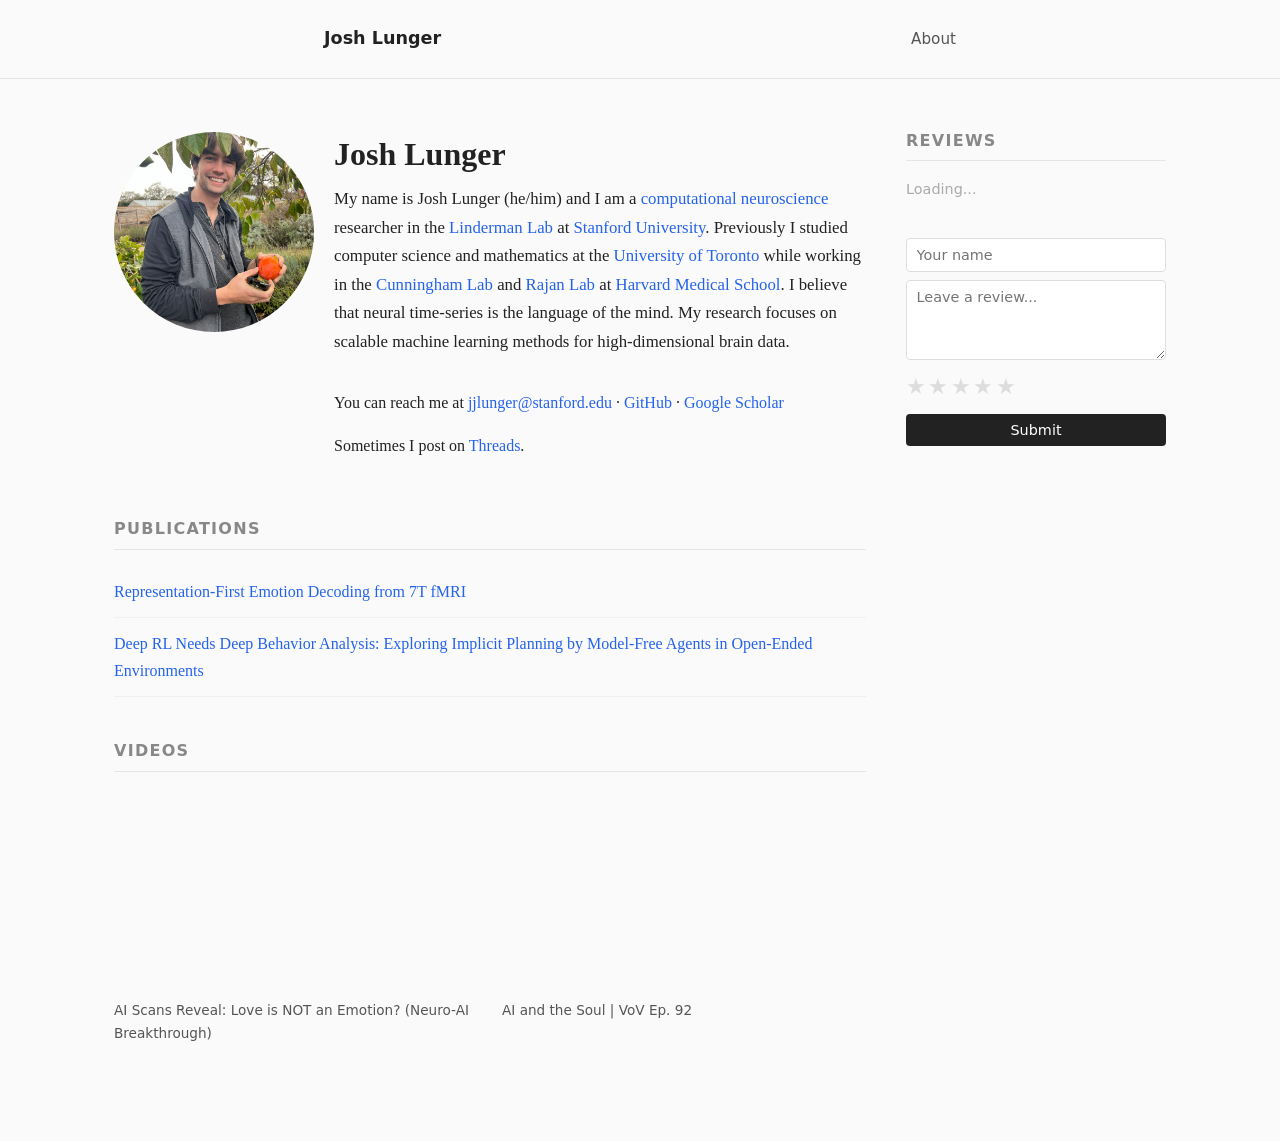
==== index.html @ a22aa076 "Add star ratings to reviews" ====
<!DOCTYPE html>
<html lang="en">
<head>
  <meta charset="UTF-8" />
  <meta name="viewport" content="width=device-width, initial-scale=1.0" />
  <title>Josh Lunger</title>
  <meta name="description" content="Josh Lunger is a computational neuroscience researcher in the Linderman Lab at Stanford University, developing scalable machine learning methods for high-dimensional brain data." />
  <link rel="stylesheet" href="style.css?v=5" />
</head>
<body>
  <nav>
    <div class="inner">
      <a class="site-name" href="/">Josh Lunger</a>
      <a href="/">About</a>
    </div>
  </nav>

  <div class="page-layout">
    <main class="main-content">
      <div class="about-header">
        <img class="headshot" src="headshot.jpg" alt="Josh Lunger" />
        <div class="about-text">
          <h1>Josh Lunger</h1>

          <p class="bio">
            My name is Josh Lunger (he/him) and I am a <a href="https://en.wikipedia.org/wiki/Computational_neuroscience">computational neuroscience</a> researcher
            in the <a href="https://lindermanlab.github.io">Linderman Lab</a> at <a href="https://www.stanford.edu">Stanford University</a>.
            Previously I studied computer science and mathematics at the <a href="https://www.utoronto.ca">University of Toronto</a>
            while working in the <a href="https://social-ai.ca">Cunningham Lab</a> and <a href="https://www.rajanlab.com">Rajan Lab</a> at <a href="https://hms.harvard.edu">Harvard Medical School</a>.
            I believe that neural time-series is the language of the mind. My research focuses on scalable machine learning methods for high-dimensional brain data.
          </p>

          <p>
            You can reach me at <a href="mailto:jjlunger@stanford.edu">jjlunger@stanford.edu</a>
            &middot; <a href="https://github.com/lungerjo">GitHub</a>
            &middot; <a href="https://scholar.google.com/citations?user=q5M7fUAAAAAJ&hl=en">Google Scholar</a>
          </p>
          <p>Sometimes I post on <a href="https://www.threads.com/@joshlungerr">Threads</a>.</p>
        </div>
      </div>

      <h3>Publications</h3>

      <ul class="post-list">
        <li>
          <a class="post-title" href="https://scholar.google.com/citations?view_op=view_citation&hl=en&user=q5M7fUAAAAAJ&citation_for_view=q5M7fUAAAAAJ:u-x6o8ySG0sC">Representation-First Emotion Decoding from 7T fMRI</a>
        </li>
        <li>
          <a class="post-title" href="https://scholar.google.com/citations?view_op=view_citation&hl=en&user=q5M7fUAAAAAJ&citation_for_view=q5M7fUAAAAAJ:u5HHmVD_uO8C">Deep RL Needs Deep Behavior Analysis: Exploring Implicit Planning by Model-Free Agents in Open-Ended Environments</a>
        </li>
      </ul>

      <h3>Videos</h3>

      <div class="video-grid">
        <div class="video-item">
          <iframe src="https://www.youtube.com/embed/08wTC3XA6Hs" title="AI Scans Reveal: Love is NOT an Emotion? (Neuro-AI Breakthrough)" allowfullscreen></iframe>
          <p class="video-title">AI Scans Reveal: Love is NOT an Emotion? (Neuro-AI Breakthrough)</p>
        </div>
        <div class="video-item">
          <iframe src="https://www.youtube.com/embed/_WnhjzVfJt0" title="AI and the Soul | VoV Ep. 92" allowfullscreen></iframe>
          <p class="video-title">AI and the Soul | VoV Ep. 92</p>
        </div>
      </div>
    </main>

    <aside class="reviews-sidebar">
      <h3>Reviews</h3>
      <div id="reviews-list"><p class="reviews-empty">Loading...</p></div>

      <form id="review-form">
        <input type="text" id="review-name" placeholder="Your name" maxlength="80" required />
        <textarea id="review-body" placeholder="Leave a review..." maxlength="500" required></textarea>
        <div class="star-input" id="star-input">
          <span data-value="1">&#9733;</span>
          <span data-value="2">&#9733;</span>
          <span data-value="3">&#9733;</span>
          <span data-value="4">&#9733;</span>
          <span data-value="5">&#9733;</span>
        </div>
        <button type="submit">Submit</button>
      </form>
    </aside>
  </div>

  <script>
    const SUPABASE_URL = 'https://jigvehcxrimdrgdpfdmd.supabase.co';
    const SUPABASE_KEY = 'eyJhbGciOiJIUzI1NiIsInR5cCI6IkpXVCJ9.eyJpc3MiOiJzdXBhYmFzZSIsInJlZiI6ImppZ3ZlaGN4cmltZHJnZHBmZG1kIiwicm9sZSI6ImFub24iLCJpYXQiOjE3NzQyNzg0ODEsImV4cCI6MjA4OTg1NDQ4MX0.-IV29EwdQkXOxvTqGwLOxacwuqLeQdghvmXHPFbeSWI';

    const headers = {
      'apikey': SUPABASE_KEY,
      'Authorization': `Bearer ${SUPABASE_KEY}`,
      'Content-Type': 'application/json'
    };

    async function loadReviews() {
      const res = await fetch(`${SUPABASE_URL}/rest/v1/reviews?order=created_at.desc`, { headers });
      const reviews = await res.json();
      const list = document.getElementById('reviews-list');
      if (!reviews.length) {
        list.innerHTML = '<p class="reviews-empty">No reviews yet. Be the first!</p>';
        return;
      }
      list.innerHTML = reviews.map(r => `
        <div class="review-item">
          <span class="review-name">${escapeHtml(r.name)}</span>
          ${r.rating ? `<span class="review-stars">${'★'.repeat(r.rating)}${'☆'.repeat(5 - r.rating)}</span>` : ''}
          <p class="review-body">${escapeHtml(r.body)}</p>
        </div>
      `).join('');
    }

    let selectedRating = 0;

    const stars = document.querySelectorAll('#star-input span');
    stars.forEach(star => {
      star.addEventListener('mouseover', () => highlightStars(+star.dataset.value));
      star.addEventListener('mouseout', () => highlightStars(selectedRating));
      star.addEventListener('click', () => { selectedRating = +star.dataset.value; highlightStars(selectedRating); });
    });

    function highlightStars(n) {
      stars.forEach(s => s.classList.toggle('active', +s.dataset.value <= n));
    }

    async function submitReview(e) {
      e.preventDefault();
      const name = document.getElementById('review-name').value.trim();
      const body = document.getElementById('review-body').value.trim();
      const btn = document.querySelector('#review-form button');
      btn.disabled = true;
      btn.textContent = 'Submitting...';
      await fetch(`${SUPABASE_URL}/rest/v1/reviews`, {
        method: 'POST',
        headers: { ...headers, 'Prefer': 'return=minimal' },
        body: JSON.stringify({ name, body, rating: selectedRating || null })
      });
      document.getElementById('review-form').reset();
      btn.disabled = false;
      btn.textContent = 'Submit';
      selectedRating = 0;
      highlightStars(0);
      loadReviews();
    }

    function escapeHtml(str) {
      return str.replace(/&/g,'&amp;').replace(/</g,'&lt;').replace(/>/g,'&gt;').replace(/"/g,'&quot;');
    }

    document.getElementById('review-form').addEventListener('submit', submitReview);
    loadReviews();
  </script>
</body>
</html>
---- style.css ----
* {
  margin: 0;
  padding: 0;
  box-sizing: border-box;
}

body {
  font-family: Georgia, serif;
  color: #222;
  background: #fafafa;
  line-height: 1.7;
}

a {
  color: #2563eb;
  text-decoration: none;
}

a:hover {
  text-decoration: underline;
}

nav {
  padding: 1.5rem 0;
  border-bottom: 1px solid #e5e5e5;
  margin-bottom: 3rem;
}

nav .inner {
  display: flex;
  align-items: baseline;
  gap: 2rem;
  max-width: 680px;
  margin: 0 auto;
  padding: 0 1.5rem;
}

nav .site-name {
  font-size: 1.1rem;
  font-weight: bold;
  color: #222;
  margin-right: auto;
}

nav a {
  color: #555;
  font-size: 0.95rem;
  font-family: system-ui, sans-serif;
}

nav a:hover {
  color: #222;
  text-decoration: none;
}

.container {
  max-width: 680px;
  margin: 0 auto;
  padding: 0 1.5rem 4rem;
}

/* Two-column page layout */
.page-layout {
  display: flex;
  align-items: flex-start;
  gap: 2.5rem;
  max-width: 1100px;
  margin: 0 auto;
  padding: 0 1.5rem 4rem;
}

.main-content {
  flex: 1;
  min-width: 0;
}

/* Reviews sidebar */
.reviews-sidebar {
  width: 260px;
  flex-shrink: 0;
  position: sticky;
  top: 1.5rem;
}

.reviews-sidebar h3 {
  margin-top: 0;
}

#reviews-list {
  margin-bottom: 1.25rem;
  max-height: 60vh;
  overflow-y: auto;
}

.review-item {
  padding: 0.6rem 0;
  border-bottom: 1px solid #f0f0f0;
}

.review-name {
  font-family: system-ui, sans-serif;
  font-size: 0.85rem;
  font-weight: 600;
  color: #333;
}

.review-body {
  font-size: 0.9rem;
  color: #555;
  margin: 0.2rem 0 0;
}

.reviews-empty {
  font-size: 0.9rem;
  color: #aaa;
  font-family: system-ui, sans-serif;
}

#review-form {
  display: flex;
  flex-direction: column;
  gap: 0.5rem;
}

#review-form input,
#review-form textarea {
  font-family: system-ui, sans-serif;
  font-size: 0.9rem;
  padding: 0.5rem 0.6rem;
  border: 1px solid #ddd;
  border-radius: 4px;
  background: #fff;
  color: #222;
  width: 100%;
  box-sizing: border-box;
}

#review-form textarea {
  height: 80px;
  resize: vertical;
}

#review-form button {
  font-family: system-ui, sans-serif;
  font-size: 0.9rem;
  padding: 0.5rem;
  background: #222;
  color: #fff;
  border: none;
  border-radius: 4px;
  cursor: pointer;
}

#review-form button:hover {
  background: #444;
}

.star-input {
  display: flex;
  gap: 0.15rem;
  font-size: 1.4rem;
  cursor: pointer;
  color: #ddd;
}

.star-input span.active {
  color: #f5a623;
}

.review-stars {
  display: block;
  font-size: 0.85rem;
  color: #f5a623;
  margin-top: 0.1rem;
}

#review-form button:disabled {
  background: #aaa;
  cursor: default;
}

@media (max-width: 800px) {
  .page-layout {
    flex-direction: column;
  }
  .reviews-sidebar {
    width: 100%;
    position: static;
  }
}

h1 {
  font-size: 2rem;
  margin-bottom: 0.25rem;
}

h2 {
  font-size: 1.2rem;
  font-weight: normal;
  color: #555;
  font-family: system-ui, sans-serif;
  margin-bottom: 2rem;
}

h3 {
  font-size: 1rem;
  text-transform: uppercase;
  letter-spacing: 0.08em;
  color: #888;
  font-family: system-ui, sans-serif;
  margin: 2.5rem 0 1rem;
  border-bottom: 1px solid #e5e5e5;
  padding-bottom: 0.4rem;
}

p {
  margin-bottom: 1rem;
}

.bio {
  font-size: 1.05rem;
  margin-bottom: 2rem;
}

/* Resume */
.resume-item {
  margin-bottom: 1.5rem;
}

.resume-item .role {
  font-weight: bold;
}

.resume-item .org {
  color: #555;
}

.resume-item .date {
  font-size: 0.875rem;
  color: #888;
  font-family: system-ui, sans-serif;
  float: right;
}

.resume-item p {
  font-size: 0.95rem;
  margin-top: 0.25rem;
  margin-bottom: 0;
  color: #444;
}

/* About header with headshot */
.about-header {
  display: flex;
  flex-direction: row;
  align-items: flex-start;
  gap: 1.25rem;
  margin-bottom: 0.5rem;
}

.about-text {
  flex: 1;
  min-width: 0;
}

.headshot {
  width: 200px;
  height: 200px;
  min-width: 200px;
  max-width: 200px;
  object-fit: cover;
  border-radius: 50%;
  margin-top: 0.3rem;
}

.skills {
  font-family: system-ui, sans-serif;
  font-size: 0.95rem;
  color: #444;
}

/* Blog list */
.post-list {
  list-style: none;
}

.post-list li {
  display: flex;
  justify-content: space-between;
  align-items: baseline;
  padding: 0.75rem 0;
  border-bottom: 1px solid #f0f0f0;
  gap: 1rem;
}

.post-list .post-title {
  font-size: 1rem;
}

.post-list .post-date {
  font-size: 0.85rem;
  color: #888;
  font-family: system-ui, sans-serif;
  white-space: nowrap;
}

/* Blog post */
.post-header {
  margin-bottom: 2rem;
}

.post-header h1 {
  font-size: 1.75rem;
  margin-bottom: 0.5rem;
}

.post-meta {
  font-size: 0.875rem;
  color: #888;
  font-family: system-ui, sans-serif;
}

.post-body p {
  margin-bottom: 1.25rem;
}

.post-body h2 {
  font-size: 1.3rem;
  font-weight: bold;
  color: #222;
  font-family: Georgia, serif;
  margin: 2rem 0 0.75rem;
}

/* Videos */
.video-grid {
  display: grid;
  grid-template-columns: 1fr 1fr;
  gap: 1.5rem;
  margin-bottom: 2rem;
}

.video-item iframe {
  width: 100%;
  aspect-ratio: 16 / 9;
  border: none;
  display: block;
}

.video-title {
  font-size: 0.85rem;
  color: #555;
  font-family: system-ui, sans-serif;
  margin-top: 0.4rem;
  margin-bottom: 0;
}

@media (max-width: 600px) {
  .video-grid {
    grid-template-columns: 1fr;
  }
}

.back-link {
  display: inline-block;
  margin-bottom: 2rem;
  font-family: system-ui, sans-serif;
  font-size: 0.9rem;
  color: #555;
}
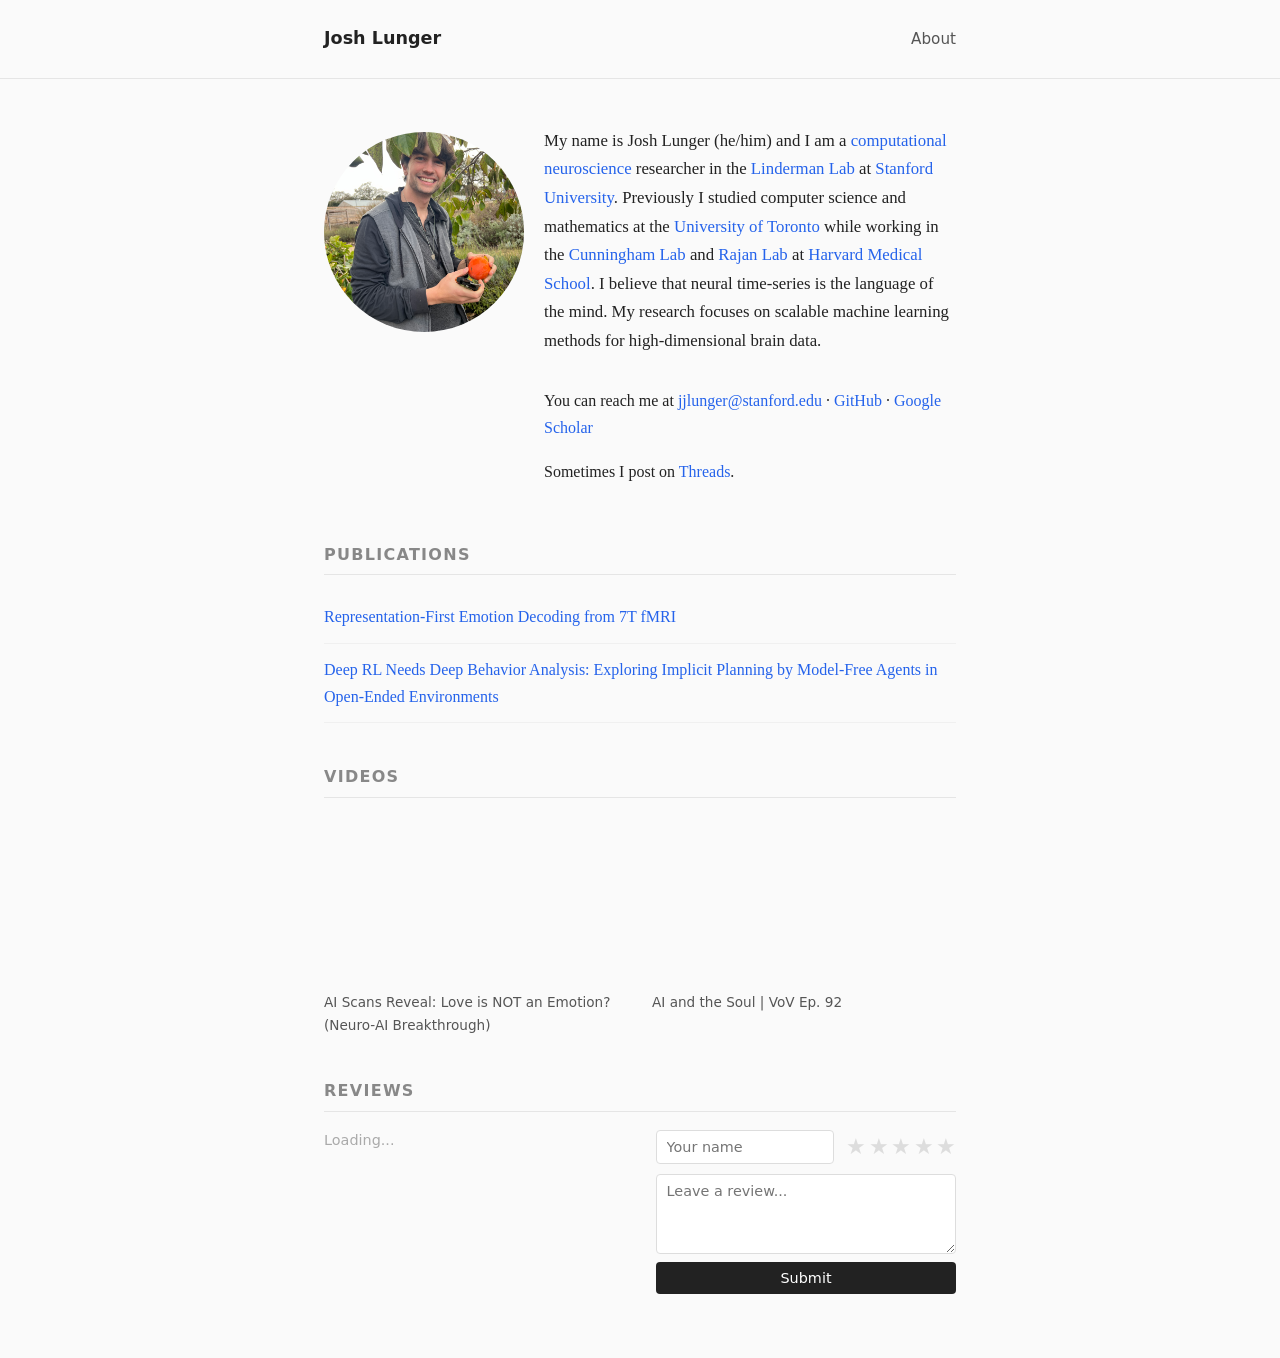
==== commit 0699631d: "Move reviews to inline section, remove duplicate h1" ====
--- a/index.html
+++ b/index.html
@@ -5,7 +5,7 @@
   <meta name="viewport" content="width=device-width, initial-scale=1.0" />
   <title>Josh Lunger</title>
   <meta name="description" content="Josh Lunger is a computational neuroscience researcher in the Linderman Lab at Stanford University, developing scalable machine learning methods for high-dimensional brain data." />
-  <link rel="stylesheet" href="style.css?v=5" />
+  <link rel="stylesheet" href="style.css?v=7" />
 </head>
 <body>
   <nav>
@@ -15,73 +15,72 @@
     </div>
   </nav>
 
-  <div class="page-layout">
-    <main class="main-content">
-      <div class="about-header">
-        <img class="headshot" src="headshot.jpg" alt="Josh Lunger" />
-        <div class="about-text">
-          <h1>Josh Lunger</h1>
+  <main class="container">
+    <div class="about-header">
+      <img class="headshot" src="headshot.jpg" alt="Josh Lunger" />
+      <div class="about-text">
+        <p class="bio">
+          My name is Josh Lunger (he/him) and I am a <a href="https://en.wikipedia.org/wiki/Computational_neuroscience">computational neuroscience</a> researcher
+          in the <a href="https://lindermanlab.github.io">Linderman Lab</a> at <a href="https://www.stanford.edu">Stanford University</a>.
+          Previously I studied computer science and mathematics at the <a href="https://www.utoronto.ca">University of Toronto</a>
+          while working in the <a href="https://social-ai.ca">Cunningham Lab</a> and <a href="https://www.rajanlab.com">Rajan Lab</a> at <a href="https://hms.harvard.edu">Harvard Medical School</a>.
+          I believe that neural time-series is the language of the mind. My research focuses on scalable machine learning methods for high-dimensional brain data.
+        </p>
 
-          <p class="bio">
-            My name is Josh Lunger (he/him) and I am a <a href="https://en.wikipedia.org/wiki/Computational_neuroscience">computational neuroscience</a> researcher
-            in the <a href="https://lindermanlab.github.io">Linderman Lab</a> at <a href="https://www.stanford.edu">Stanford University</a>.
-            Previously I studied computer science and mathematics at the <a href="https://www.utoronto.ca">University of Toronto</a>
-            while working in the <a href="https://social-ai.ca">Cunningham Lab</a> and <a href="https://www.rajanlab.com">Rajan Lab</a> at <a href="https://hms.harvard.edu">Harvard Medical School</a>.
-            I believe that neural time-series is the language of the mind. My research focuses on scalable machine learning methods for high-dimensional brain data.
-          </p>
+        <p>
+          You can reach me at <a href="mailto:jjlunger@stanford.edu">jjlunger@stanford.edu</a>
+          &middot; <a href="https://github.com/lungerjo">GitHub</a>
+          &middot; <a href="https://scholar.google.com/citations?user=q5M7fUAAAAAJ&hl=en">Google Scholar</a>
+        </p>
+        <p>Sometimes I post on <a href="https://www.threads.com/@joshlungerr">Threads</a>.</p>
+      </div>
+    </div>
 
-          <p>
-            You can reach me at <a href="mailto:jjlunger@stanford.edu">jjlunger@stanford.edu</a>
-            &middot; <a href="https://github.com/lungerjo">GitHub</a>
-            &middot; <a href="https://scholar.google.com/citations?user=q5M7fUAAAAAJ&hl=en">Google Scholar</a>
-          </p>
-          <p>Sometimes I post on <a href="https://www.threads.com/@joshlungerr">Threads</a>.</p>
-        </div>
+    <h3>Publications</h3>
+
+    <ul class="post-list">
+      <li>
+        <a class="post-title" href="https://scholar.google.com/citations?view_op=view_citation&hl=en&user=q5M7fUAAAAAJ&citation_for_view=q5M7fUAAAAAJ:u-x6o8ySG0sC">Representation-First Emotion Decoding from 7T fMRI</a>
+      </li>
+      <li>
+        <a class="post-title" href="https://scholar.google.com/citations?view_op=view_citation&hl=en&user=q5M7fUAAAAAJ&citation_for_view=q5M7fUAAAAAJ:u5HHmVD_uO8C">Deep RL Needs Deep Behavior Analysis: Exploring Implicit Planning by Model-Free Agents in Open-Ended Environments</a>
+      </li>
+    </ul>
+
+    <h3>Videos</h3>
+
+    <div class="video-grid">
+      <div class="video-item">
+        <iframe src="https://www.youtube.com/embed/08wTC3XA6Hs" title="AI Scans Reveal: Love is NOT an Emotion? (Neuro-AI Breakthrough)" allowfullscreen></iframe>
+        <p class="video-title">AI Scans Reveal: Love is NOT an Emotion? (Neuro-AI Breakthrough)</p>
       </div>
+      <div class="video-item">
+        <iframe src="https://www.youtube.com/embed/_WnhjzVfJt0" title="AI and the Soul | VoV Ep. 92" allowfullscreen></iframe>
+        <p class="video-title">AI and the Soul | VoV Ep. 92</p>
+      </div>
+    </div>
 
-      <h3>Publications</h3>
+    <h3>Reviews</h3>
 
-      <ul class="post-list">
-        <li>
-          <a class="post-title" href="https://scholar.google.com/citations?view_op=view_citation&hl=en&user=q5M7fUAAAAAJ&citation_for_view=q5M7fUAAAAAJ:u-x6o8ySG0sC">Representation-First Emotion Decoding from 7T fMRI</a>
-        </li>
-        <li>
-          <a class="post-title" href="https://scholar.google.com/citations?view_op=view_citation&hl=en&user=q5M7fUAAAAAJ&citation_for_view=q5M7fUAAAAAJ:u5HHmVD_uO8C">Deep RL Needs Deep Behavior Analysis: Exploring Implicit Planning by Model-Free Agents in Open-Ended Environments</a>
-        </li>
-      </ul>
-
-      <h3>Videos</h3>
-
-      <div class="video-grid">
-        <div class="video-item">
-          <iframe src="https://www.youtube.com/embed/08wTC3XA6Hs" title="AI Scans Reveal: Love is NOT an Emotion? (Neuro-AI Breakthrough)" allowfullscreen></iframe>
-          <p class="video-title">AI Scans Reveal: Love is NOT an Emotion? (Neuro-AI Breakthrough)</p>
-        </div>
-        <div class="video-item">
-          <iframe src="https://www.youtube.com/embed/_WnhjzVfJt0" title="AI and the Soul | VoV Ep. 92" allowfullscreen></iframe>
-          <p class="video-title">AI and the Soul | VoV Ep. 92</p>
-        </div>
-      </div>
-    </main>
-
-    <aside class="reviews-sidebar">
-      <h3>Reviews</h3>
+    <div class="reviews-section">
       <div id="reviews-list"><p class="reviews-empty">Loading...</p></div>
 
       <form id="review-form">
-        <input type="text" id="review-name" placeholder="Your name" maxlength="80" required />
+        <div class="review-form-row">
+          <input type="text" id="review-name" placeholder="Your name" maxlength="80" required />
+          <div class="star-input" id="star-input">
+            <span data-value="1">&#9733;</span>
+            <span data-value="2">&#9733;</span>
+            <span data-value="3">&#9733;</span>
+            <span data-value="4">&#9733;</span>
+            <span data-value="5">&#9733;</span>
+          </div>
+        </div>
         <textarea id="review-body" placeholder="Leave a review..." maxlength="500" required></textarea>
-        <div class="star-input" id="star-input">
-          <span data-value="1">&#9733;</span>
-          <span data-value="2">&#9733;</span>
-          <span data-value="3">&#9733;</span>
-          <span data-value="4">&#9733;</span>
-          <span data-value="5">&#9733;</span>
-        </div>
         <button type="submit">Submit</button>
       </form>
-    </aside>
-  </div>
+    </div>
+  </main>
 
   <script>
     const SUPABASE_URL = 'https://jigvehcxrimdrgdpfdmd.supabase.co';
@@ -103,8 +102,10 @@
       }
       list.innerHTML = reviews.map(r => `
         <div class="review-item">
-          <span class="review-name">${escapeHtml(r.name)}</span>
-          ${r.rating ? `<span class="review-stars">${'★'.repeat(r.rating)}${'☆'.repeat(5 - r.rating)}</span>` : ''}
+          <div class="review-meta">
+            <span class="review-name">${escapeHtml(r.name)}</span>
+            ${r.rating ? `<span class="review-stars">${'★'.repeat(r.rating)}${'☆'.repeat(5 - r.rating)}</span>` : ''}
+          </div>
           <p class="review-body">${escapeHtml(r.body)}</p>
         </div>
       `).join('');
--- a/style.css
+++ b/style.css
@@ -59,37 +59,16 @@
   padding: 0 1.5rem 4rem;
 }
 
-/* Two-column page layout */
-.page-layout {
-  display: flex;
-  align-items: flex-start;
-  gap: 2.5rem;
-  max-width: 1100px;
-  margin: 0 auto;
-  padding: 0 1.5rem 4rem;
-}
-
-.main-content {
-  flex: 1;
-  min-width: 0;
-}
-
-/* Reviews sidebar */
-.reviews-sidebar {
-  width: 260px;
-  flex-shrink: 0;
-  position: sticky;
-  top: 1.5rem;
-}
-
-.reviews-sidebar h3 {
-  margin-top: 0;
+/* Reviews section */
+.reviews-section {
+  display: grid;
+  grid-template-columns: 1fr 1fr;
+  gap: 2rem;
+  align-items: start;
 }
 
 #reviews-list {
-  margin-bottom: 1.25rem;
-  max-height: 60vh;
-  overflow-y: auto;
+  margin-bottom: 0;
 }
 
 .review-item {
@@ -114,6 +93,18 @@
   font-size: 0.9rem;
   color: #aaa;
   font-family: system-ui, sans-serif;
+}
+
+.review-meta {
+  display: flex;
+  align-items: center;
+  gap: 0.5rem;
+}
+
+.review-form-row {
+  display: flex;
+  align-items: center;
+  gap: 0.75rem;
 }
 
 #review-form {
@@ -179,13 +170,9 @@
   cursor: default;
 }
 
-@media (max-width: 800px) {
-  .page-layout {
-    flex-direction: column;
-  }
-  .reviews-sidebar {
-    width: 100%;
-    position: static;
+@media (max-width: 600px) {
+  .reviews-section {
+    grid-template-columns: 1fr;
   }
 }
 
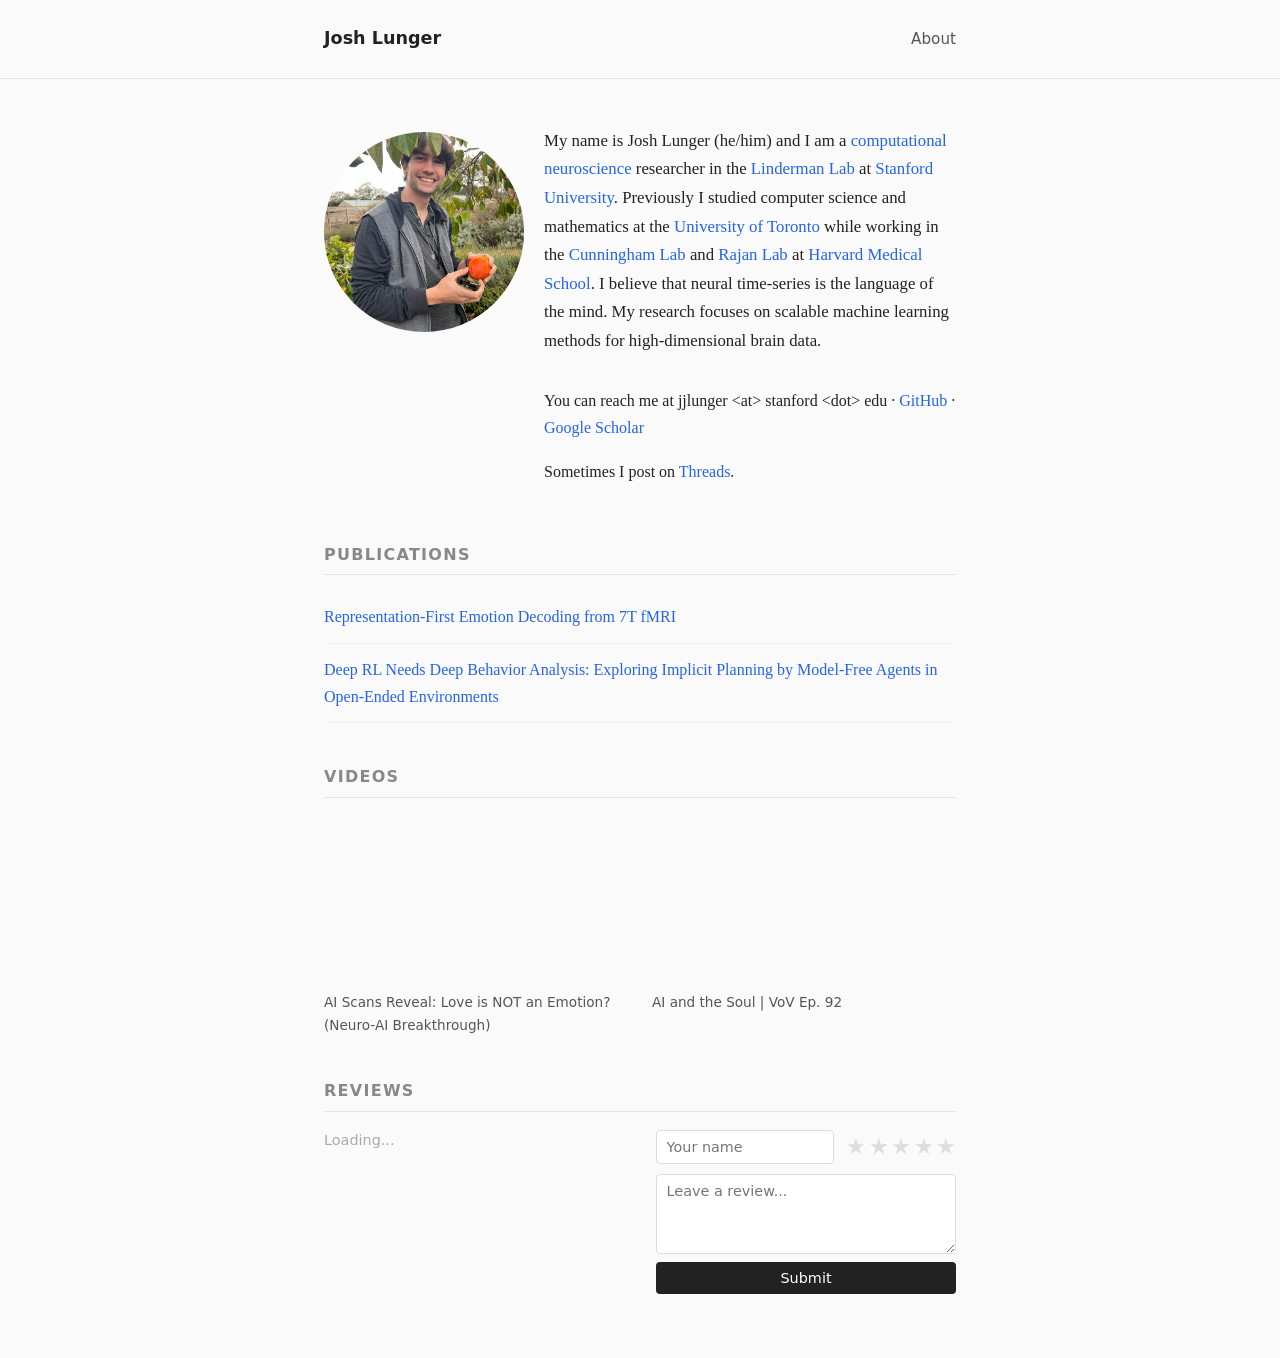
==== commit 82a6bc1a: "Obscure email from scrapers" ====
--- a/index.html
+++ b/index.html
@@ -28,7 +28,7 @@
         </p>
 
         <p>
-          You can reach me at <a href="mailto:jjlunger@stanford.edu">jjlunger@stanford.edu</a>
+          You can reach me at jjlunger &lt;at&gt; stanford &lt;dot&gt; edu
           &middot; <a href="https://github.com/lungerjo">GitHub</a>
           &middot; <a href="https://scholar.google.com/citations?user=q5M7fUAAAAAJ&hl=en">Google Scholar</a>
         </p>
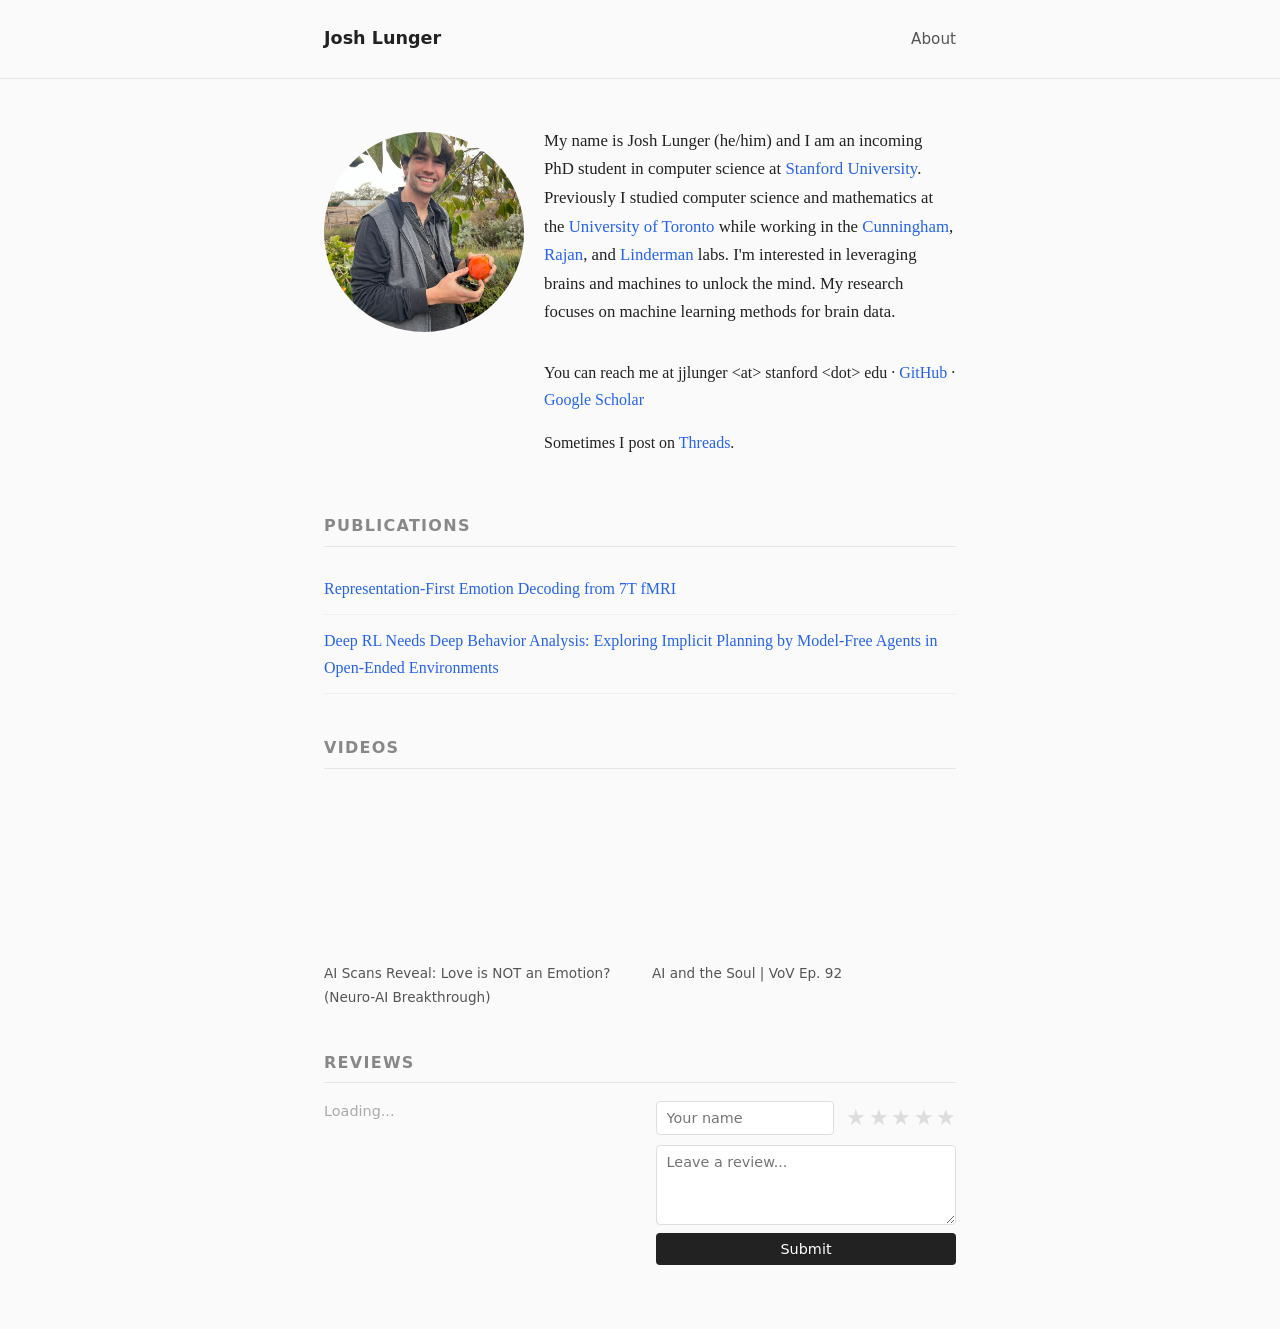
==== commit f44d2a8d: "Revise bio for Josh Lunger Updated personal information and research focus in bio section." ====
--- a/index.html
+++ b/index.html
@@ -20,11 +20,10 @@
       <img class="headshot" src="headshot.jpg" alt="Josh Lunger" />
       <div class="about-text">
         <p class="bio">
-          My name is Josh Lunger (he/him) and I am a <a href="https://en.wikipedia.org/wiki/Computational_neuroscience">computational neuroscience</a> researcher
-          in the <a href="https://lindermanlab.github.io">Linderman Lab</a> at <a href="https://www.stanford.edu">Stanford University</a>.
+          My name is Josh Lunger (he/him) and I am an incoming PhD student in computer science at <a href="https://www.stanford.edu">Stanford University</a>.
           Previously I studied computer science and mathematics at the <a href="https://www.utoronto.ca">University of Toronto</a>
-          while working in the <a href="https://social-ai.ca">Cunningham Lab</a> and <a href="https://www.rajanlab.com">Rajan Lab</a> at <a href="https://hms.harvard.edu">Harvard Medical School</a>.
-          I believe that neural time-series is the language of the mind. My research focuses on scalable machine learning methods for high-dimensional brain data.
+          while working in the <a href="https://social-ai.ca">Cunningham</a>, <a href="https://www.rajanlab.com">Rajan</a>, and <a href="https://lindermanlab.github.io">Linderman</a> labs.
+          I'm interested in leveraging brains and machines to unlock the mind. My research focuses on machine learning methods for brain data.
         </p>
 
         <p>
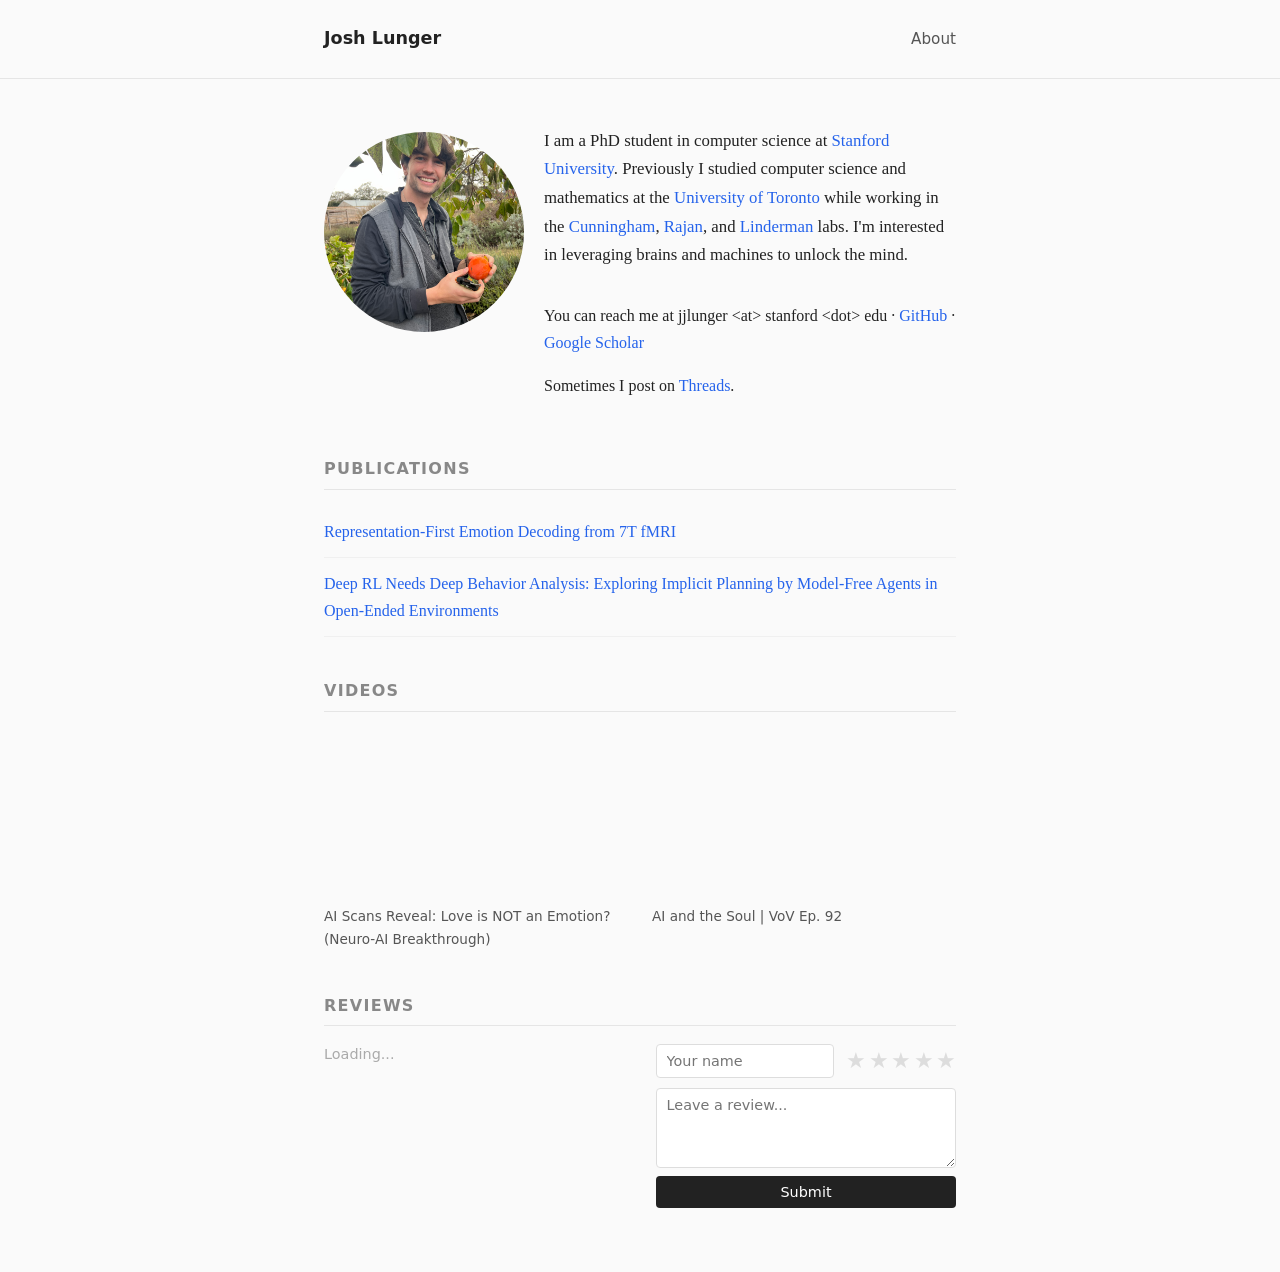
==== commit afd0649f: "Update bio in index.html Removed introductory phrase from bio and clarified research focus." ====
--- a/index.html
+++ b/index.html
@@ -20,10 +20,10 @@
       <img class="headshot" src="headshot.jpg" alt="Josh Lunger" />
       <div class="about-text">
         <p class="bio">
-          My name is Josh Lunger (he/him) and I am an incoming PhD student in computer science at <a href="https://www.stanford.edu">Stanford University</a>.
+          I am a PhD student in computer science at <a href="https://www.stanford.edu">Stanford University</a>.
           Previously I studied computer science and mathematics at the <a href="https://www.utoronto.ca">University of Toronto</a>
           while working in the <a href="https://social-ai.ca">Cunningham</a>, <a href="https://www.rajanlab.com">Rajan</a>, and <a href="https://lindermanlab.github.io">Linderman</a> labs.
-          I'm interested in leveraging brains and machines to unlock the mind. My research focuses on machine learning methods for brain data.
+          I'm interested in leveraging brains and machines to unlock the mind.
         </p>
 
         <p>
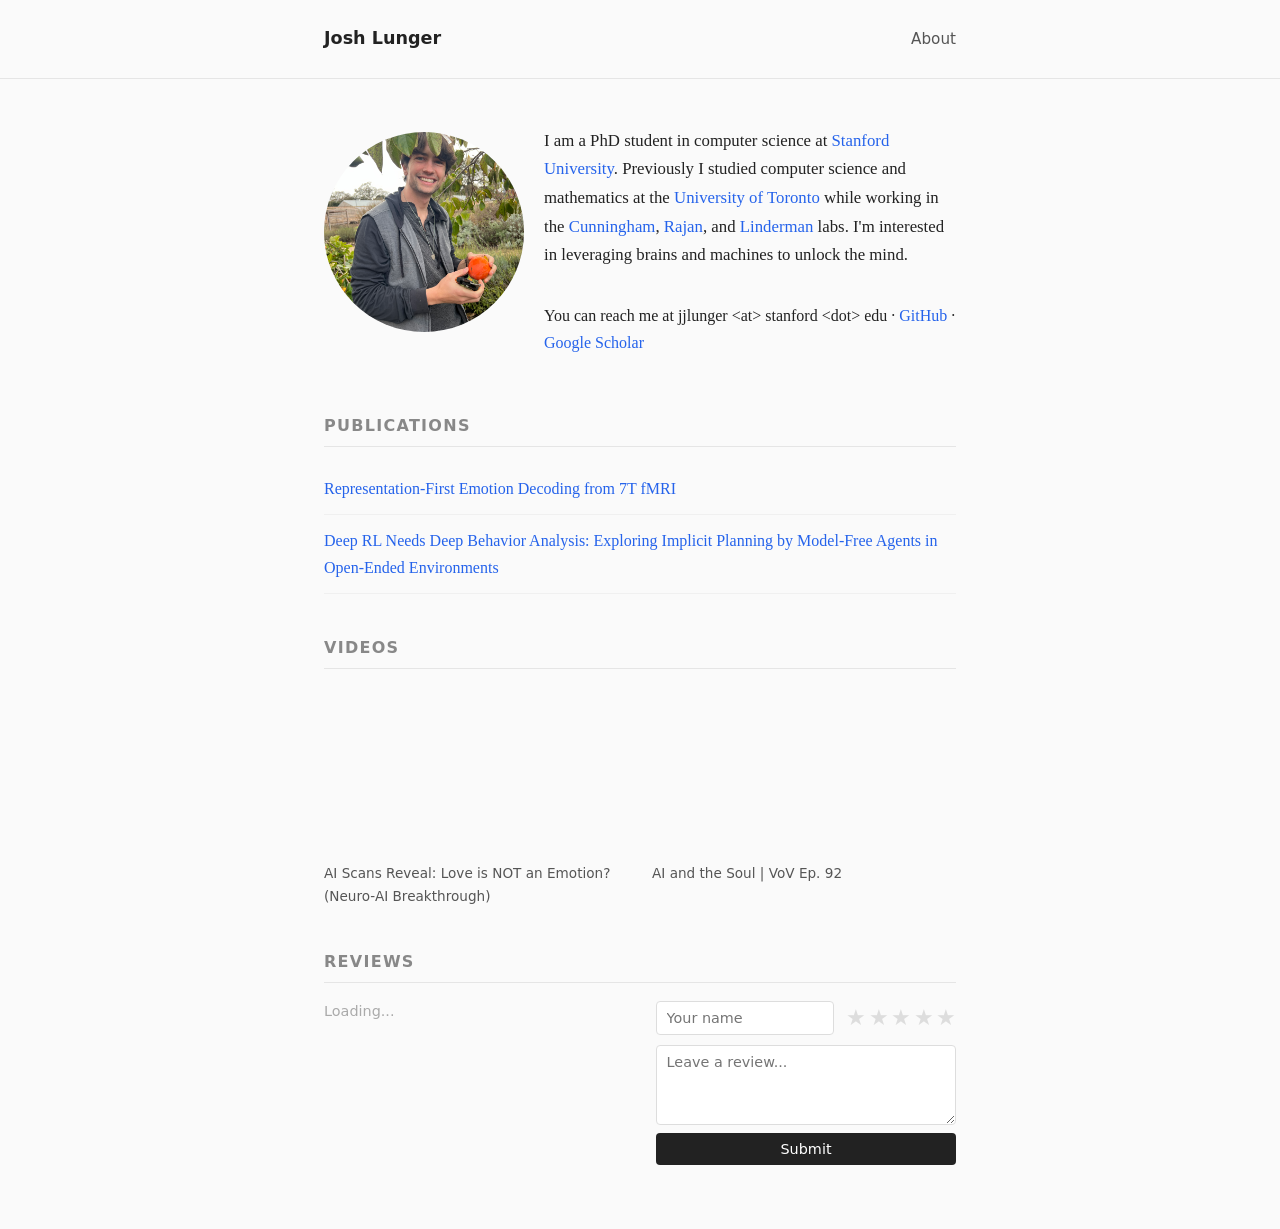
==== commit 2ff4bcf4: "Remove Threads mention from index.html Removed mention of Threads from the contact section." ====
--- a/index.html
+++ b/index.html
@@ -31,7 +31,6 @@
           &middot; <a href="https://github.com/lungerjo">GitHub</a>
           &middot; <a href="https://scholar.google.com/citations?user=q5M7fUAAAAAJ&hl=en">Google Scholar</a>
         </p>
-        <p>Sometimes I post on <a href="https://www.threads.com/@joshlungerr">Threads</a>.</p>
       </div>
     </div>
 
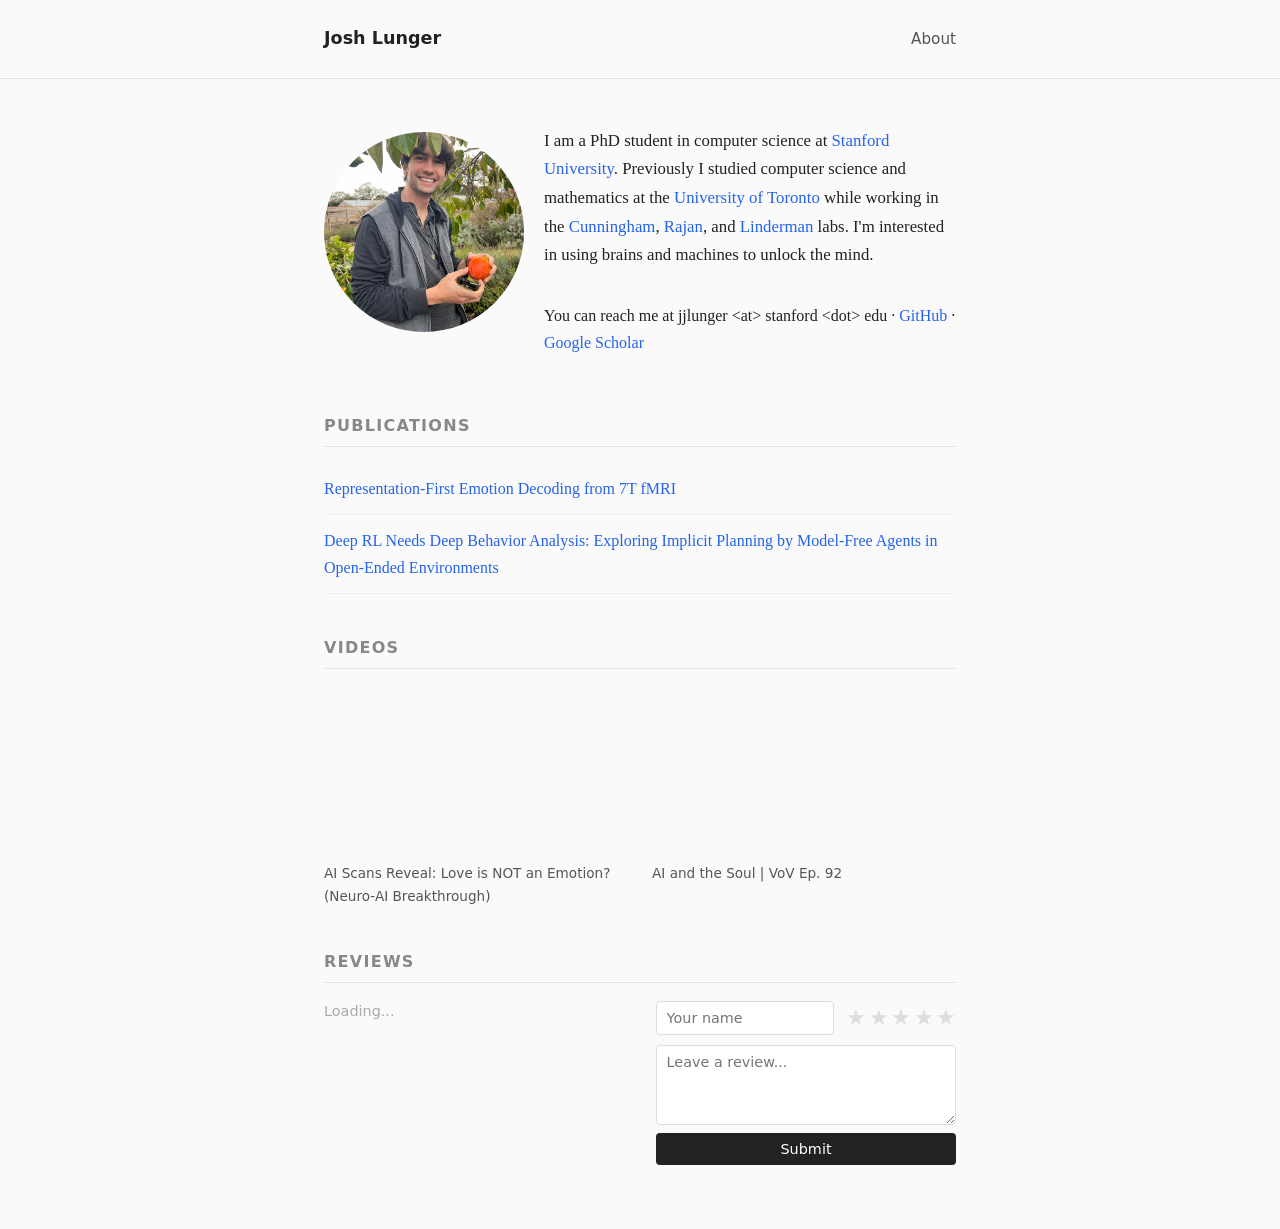
==== commit 8a68b115: "Update bio text for clarity" ====
--- a/index.html
+++ b/index.html
@@ -23,7 +23,7 @@
           I am a PhD student in computer science at <a href="https://www.stanford.edu">Stanford University</a>.
           Previously I studied computer science and mathematics at the <a href="https://www.utoronto.ca">University of Toronto</a>
           while working in the <a href="https://social-ai.ca">Cunningham</a>, <a href="https://www.rajanlab.com">Rajan</a>, and <a href="https://lindermanlab.github.io">Linderman</a> labs.
-          I'm interested in leveraging brains and machines to unlock the mind.
+          I'm interested in using brains and machines to unlock the mind.
         </p>
 
         <p>
